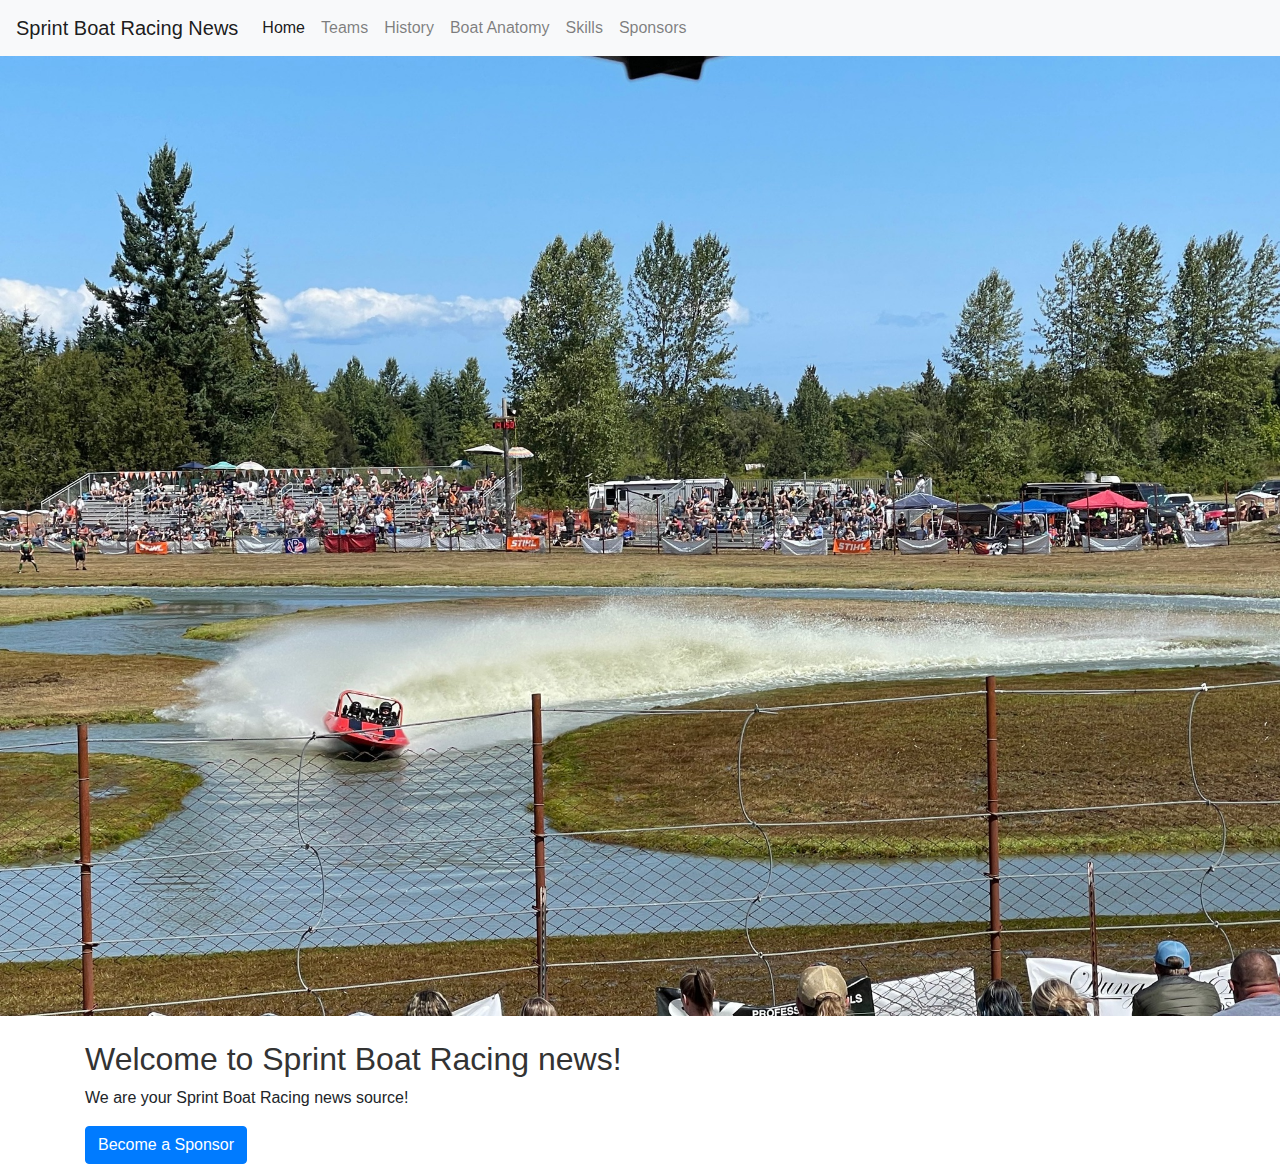
==== index.html @ db4cfd32 "first commit" ====
<!DOCTYPE html>
<html lang="en">
<head>
    <meta charset="UTF-8">
    <meta name="viewport" content="width=device-width, initial-scale=1.0">
    <title>SprintBoatRacingHub</title>
    <link rel="stylesheet" href="https://maxcdn.bootstrapcdn.com/bootstrap/4.5.2/css/bootstrap.min.css">
    <link rel="stylesheet" href="styles.css">
</head>
<body>

    <!-- Navigation -->
    <nav class="navbar navbar-expand-lg navbar-light bg-light">
        <a class="navbar-brand" href="#">Sprint Boat Racing News</a>
        <button class="navbar-toggler" type="button" data-toggle="collapse" data-target="#navbarNav" aria-controls="navbarNav" aria-expanded="false" aria-label="Toggle navigation">
            <span class="navbar-toggler-icon"></span>
        </button>
        <div class="collapse navbar-collapse" id="navbarNav">
            <ul class="navbar-nav">
                <li class="nav-item active">
                    <a class="nav-link" href="#">Home</a>
                </li>
                <li class="nav-item">
                    <a class="nav-link" href="#">Teams</a>
                </li>
                <li class="nav-item">
                    <a class="nav-link" href="#">History</a>
                </li>
                <li class="nav-item">
                    <a class="nav-link" href="#">Boat Anatomy</a>
                </li>
                <li class="nav-item">
                    <a class="nav-link" href="#">Skills</a>
                </li>
                <li class="nav-item">
                    <a class="nav-link" href="#">Sponsors</a>
                </li>
            </ul>
        </div>
    </nav>

    <!-- Banner Image -->
    <div class="banner">
        <img src="./images/sprintboat.jpg" alt="Sprint boats in action" class="img-fluid">
    </div>

    <!-- Introduction -->
    <div class="container mt-4">
        <h2>Welcome to Sprint Boat Racing news!</h2>
        <p>We are your Sprint Boat Racing news source!</p>
        <button class="btn btn-primary">Become a Sponsor</button>
    </div>

    <!-- Scripts -->
    <script src="https://ajax.googleapis.com/ajax/libs/jquery/3.5.1/jquery.min.js"></script>
    <script src="https://cdnjs.cloudflare.com/ajax/libs/popper.js/1.16.0/umd/popper.min.js"></script>
    <script src="https://maxcdn.bootstrapcdn.com/bootstrap/4.5.2/js/bootstrap.min.js"></script>
</body>
</html>
---- styles.css ----
.banner img {

    height: 50%;
    width: auto;
}

.container h2 {
    color: #333;
}

.btn-primary {
    background-color: #007BFF;
    border-color: #007BFF;
}
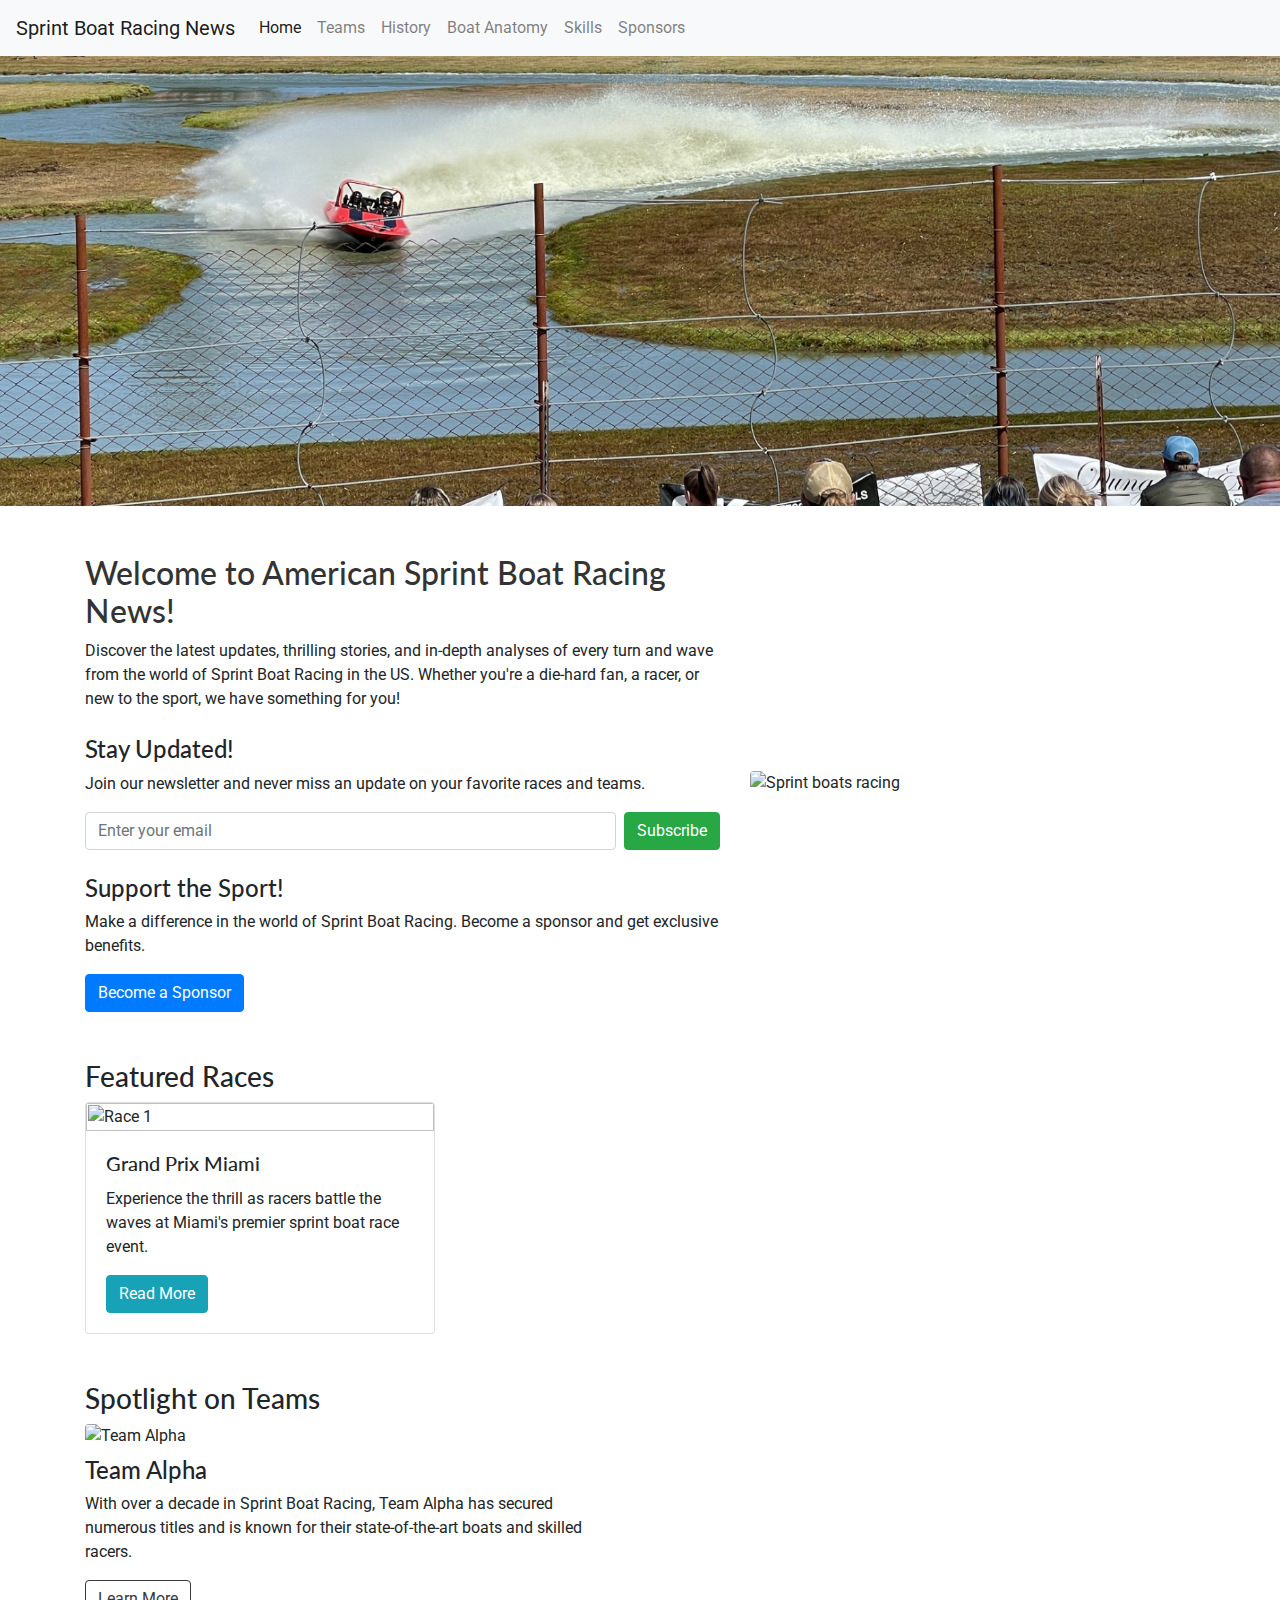
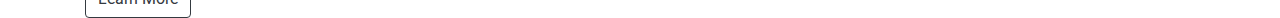
==== commit 67d6f51f: "updated header" ====
--- a/index.html
+++ b/index.html
@@ -1,12 +1,17 @@
-<!DOCTYPE html>
-<html lang="en">
 <head>
     <meta charset="UTF-8">
     <meta name="viewport" content="width=device-width, initial-scale=1.0">
     <title>SprintBoatRacingHub</title>
     <link rel="stylesheet" href="https://maxcdn.bootstrapcdn.com/bootstrap/4.5.2/css/bootstrap.min.css">
     <link rel="stylesheet" href="styles.css">
+    <script src="scripts.js"></script> <!-- this should be a script tag -->
+    <link rel="stylesheet" href="https://cdnjs.cloudflare.com/ajax/libs/font-awesome/5.15.3/css/all.min.css">
+
+    <!-- Google Fonts -->
+    <link href="https://fonts.googleapis.com/css2?family=Roboto:wght@400;700&family=Lato:wght@400;700&display=swap" rel="stylesheet">
 </head>
+
+
 <body>
 
     <!-- Navigation -->
@@ -39,17 +44,79 @@
         </div>
     </nav>
 
-    <!-- Banner Image -->
-    <div class="banner">
-        <img src="./images/sprintboat.jpg" alt="Sprint boats in action" class="img-fluid">
+    <!-- Banner Image Container -->
+    <div class="banner-container">
+        <div class="banner">
+            <img src="./images/sprintboat2.jpg.png" alt="Sprint boats in action" class="img-fluid">
+        </div>
     </div>
 
-    <!-- Introduction -->
-    <div class="container mt-4">
-        <h2>Welcome to Sprint Boat Racing news!</h2>
-        <p>We are your Sprint Boat Racing news source!</p>
-        <button class="btn btn-primary">Become a Sponsor</button>
+ <!-- Introduction -->
+<div class="container mt-5">
+    <div class="row align-items-center">
+        <div class="col-md-7">
+            <h2>Welcome to American Sprint Boat Racing News!</h2>
+            <p>Discover the latest updates, thrilling stories, and in-depth analyses of every turn and wave from the world of Sprint Boat Racing in the US. Whether you're a die-hard fan, a racer, or new to the sport, we have something for you!</p>
+            
+            <!-- Newsletter Signup -->
+            <div class="mt-4">
+                <h4>Stay Updated!</h4>
+                <p>Join our newsletter and never miss an update on your favorite races and teams.</p>
+                <form action="/subscribe" method="post" class="d-flex">
+                    <input type="email" name="email" placeholder="Enter your email" class="form-control mr-2">
+                    <button type="submit" class="btn btn-success">Subscribe</button>
+                </form>
+            </div>
+
+            <!-- Sponsorship Call-to-Action -->
+            <div class="mt-4">
+                <h4>Support the Sport!</h4>
+                <p>Make a difference in the world of Sprint Boat Racing. Become a sponsor and get exclusive benefits.</p>
+                <button class="btn btn-primary">Become a Sponsor</button>
+            </div>
+        </div>
+
+        <!-- Image -->
+        <div class="col-md-5">
+            <img src="./images/sprintboat-action.jpg" alt="Sprint boats racing" class="img-fluid rounded">
+        </div>
     </div>
+</div>
+
+<!-- Featured Races Section -->
+<div class="container mt-5">
+    <h3>Featured Races</h3>
+    <div class="row">
+        <div class="col-md-4">
+            <div class="card">
+                <img class="card-img-top" src="./images/race1.jpg" alt="Race 1">
+                <div class="card-body">
+                    <h5 class="card-title">Grand Prix Miami</h5>
+                    <p class="card-text">Experience the thrill as racers battle the waves at Miami's premier sprint boat race event.</p>
+                    <a href="#" class="btn btn-info">Read More</a>
+                </div>
+            </div>
+        </div>
+        <!-- Add other race cards as needed... -->
+    </div>
+</div>
+
+<!-- Teams Spotlight -->
+<div class="container mt-5">
+    <h3>Spotlight on Teams</h3>
+    <div class="row">
+        <div class="col-md-6">
+            <div class="team-spotlight">
+                <img src="./images/team1.jpg" alt="Team Alpha" class="img-fluid rounded mb-2">
+                <h4>Team Alpha</h4>
+                <p>With over a decade in Sprint Boat Racing, Team Alpha has secured numerous titles and is known for their state-of-the-art boats and skilled racers.</p>
+                <a href="#" class="btn btn-outline-dark">Learn More</a>
+            </div>
+        </div>
+        <!-- Add other team spotlights as needed... -->
+    </div>
+</div>
+
 
     <!-- Scripts -->
     <script src="https://ajax.googleapis.com/ajax/libs/jquery/3.5.1/jquery.min.js"></script>
--- a/styles.css
+++ b/styles.css
@@ -1,8 +1,16 @@
 .banner img {
+    height: 50%;
+    width: 100%;  /* Ensures the image takes up its full original width */
+}
 
-    height: 50%;
-    width: auto;
+body {
+    font-family: 'Roboto', sans-serif;
 }
+
+h1, h2, h3, h4, h5, h6 {
+    font-family: 'Lato', sans-serif;
+}
+
 
 .container h2 {
     color: #333;
@@ -12,3 +20,16 @@
     background-color: #007BFF;
     border-color: #007BFF;
 }
+
+.banner-container {
+    position: relative;  /* Set the position to relative so that the navbar can be positioned in relation to this container */
+}
+
+.overlay-navbar {
+    position: absolute;  /* Make the navbar position absolute to layer it over the banner */
+    top: 50%;            /* Position it at 50% from the top to align it with the middle of the banner */
+    left: 0;             /* Ensure it starts from the left edge of the container */
+    right: 0;            /* Ensure it stretches to the right edge of the container */
+    transform: translateY(-50%); /* This ensures the navbar itself is centered, not just its top edge */
+    z-index: 2;          /* Ensure the navbar stays on top of the image */
+}
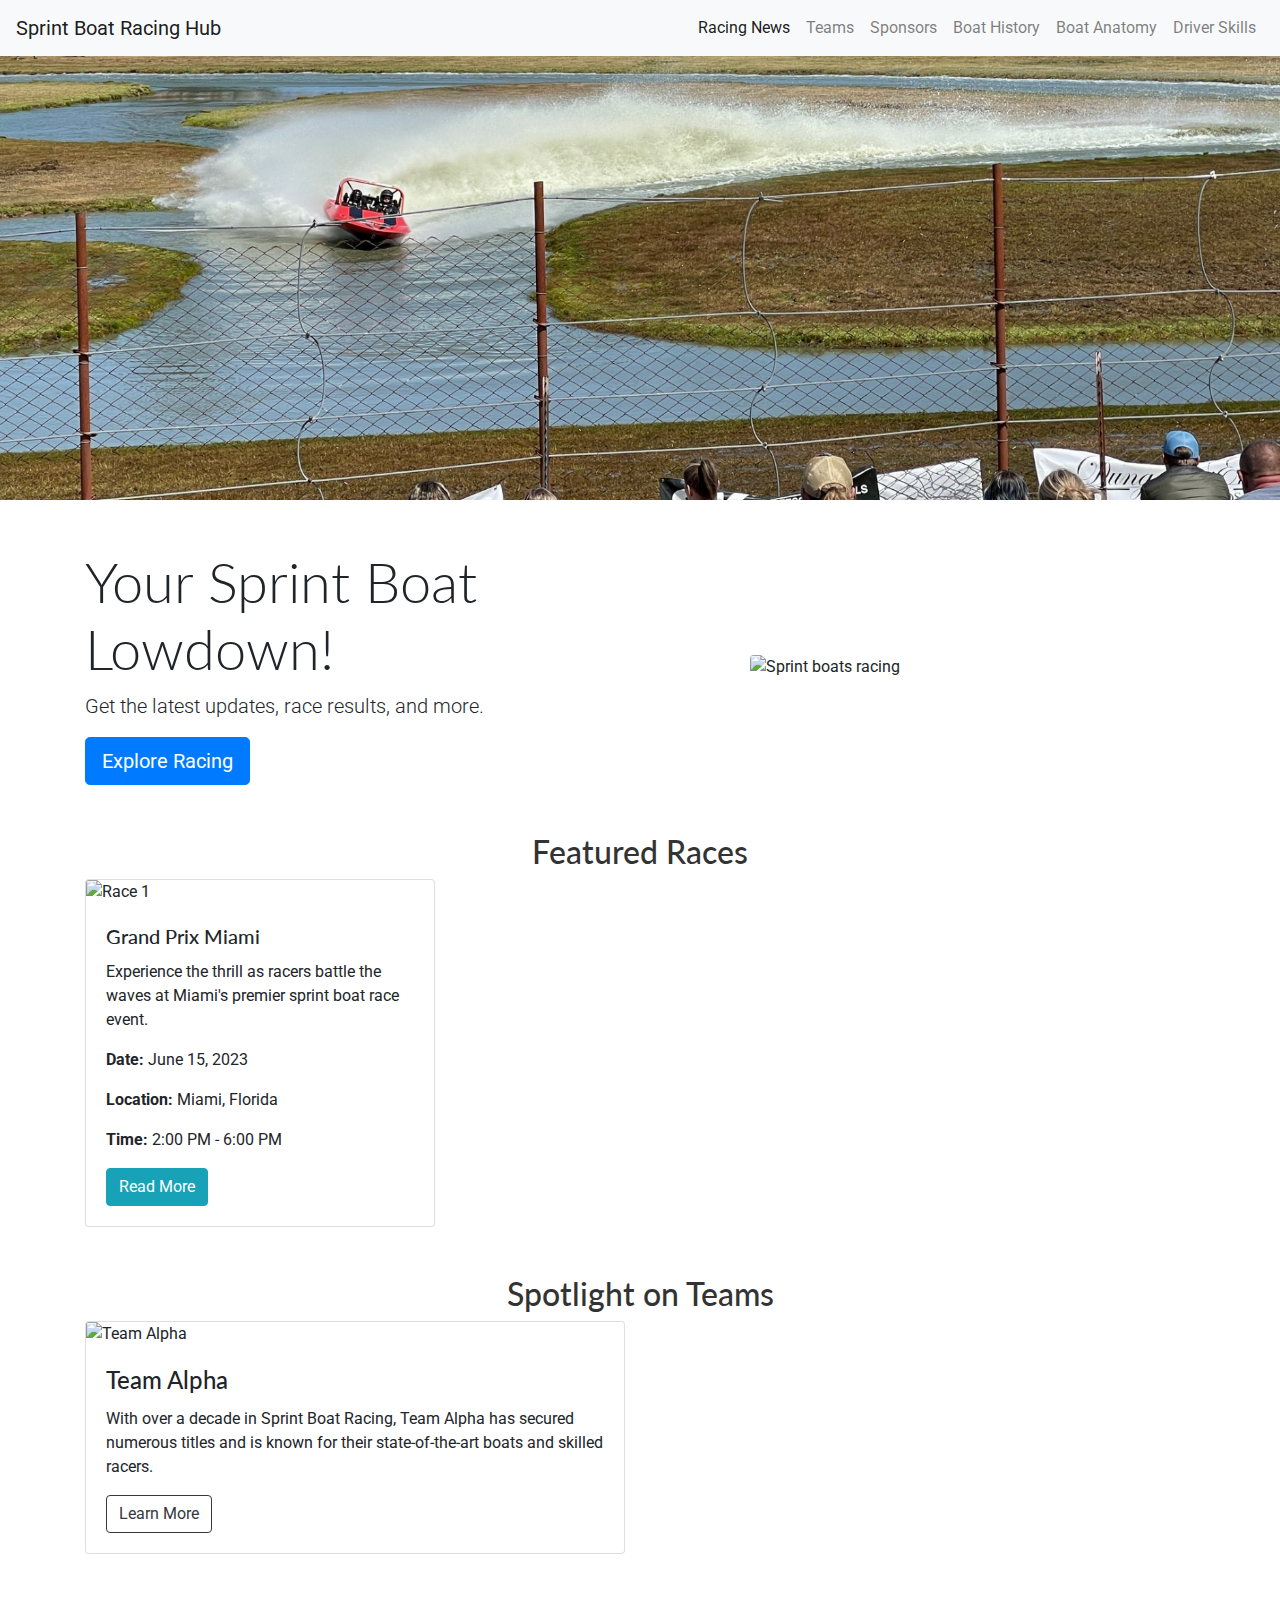
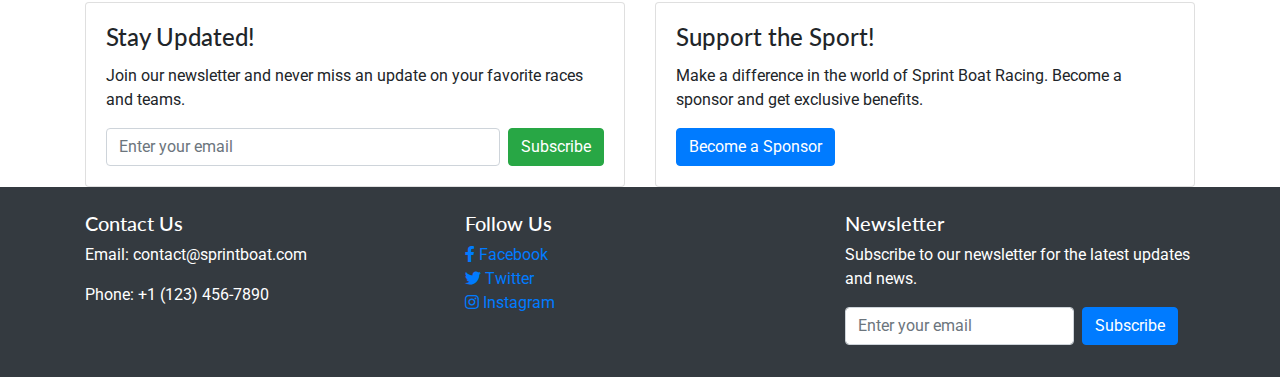
==== commit b6e6d047: "updated header" ====
--- a/index.html
+++ b/index.html
@@ -1,44 +1,42 @@
+<!DOCTYPE html>
+<html lang="en">
 <head>
     <meta charset="UTF-8">
     <meta name="viewport" content="width=device-width, initial-scale=1.0">
-    <title>SprintBoatRacingHub</title>
+    <title>Sprint Boat Racing Hub</title>
+    <!-- Add your modern CSS styles here -->
+    <link rel="stylesheet" href="styles.css">
+    <link rel="stylesheet" href="https://cdnjs.cloudflare.com/ajax/libs/font-awesome/5.15.3/css/all.min.css">
+    <link href="https://fonts.googleapis.com/css2?family=Roboto:wght@400;700&family=Lato:wght@400;700&display=swap" rel="stylesheet">
+    <!-- Bootstrap CSS -->
     <link rel="stylesheet" href="https://maxcdn.bootstrapcdn.com/bootstrap/4.5.2/css/bootstrap.min.css">
-    <link rel="stylesheet" href="styles.css">
-    <script src="scripts.js"></script> <!-- this should be a script tag -->
-    <link rel="stylesheet" href="https://cdnjs.cloudflare.com/ajax/libs/font-awesome/5.15.3/css/all.min.css">
-
-    <!-- Google Fonts -->
-    <link href="https://fonts.googleapis.com/css2?family=Roboto:wght@400;700&family=Lato:wght@400;700&display=swap" rel="stylesheet">
 </head>
-
-
 <body>
-
     <!-- Navigation -->
     <nav class="navbar navbar-expand-lg navbar-light bg-light">
-        <a class="navbar-brand" href="#">Sprint Boat Racing News</a>
+        <a class="navbar-brand" href="#">Sprint Boat Racing Hub</a>
         <button class="navbar-toggler" type="button" data-toggle="collapse" data-target="#navbarNav" aria-controls="navbarNav" aria-expanded="false" aria-label="Toggle navigation">
             <span class="navbar-toggler-icon"></span>
         </button>
         <div class="collapse navbar-collapse" id="navbarNav">
-            <ul class="navbar-nav">
+            <ul class="navbar-nav ml-auto">
                 <li class="nav-item active">
-                    <a class="nav-link" href="#">Home</a>
+                    <a class="nav-link" href="#">Racing News</a>
                 </li>
                 <li class="nav-item">
                     <a class="nav-link" href="#">Teams</a>
                 </li>
                 <li class="nav-item">
-                    <a class="nav-link" href="#">History</a>
+                    <a class="nav-link" href="#">Sponsors</a>
+                </li>
+                <li class="nav-item">
+                    <a class="nav-link" href="#">Boat History</a>
                 </li>
                 <li class="nav-item">
                     <a class="nav-link" href="#">Boat Anatomy</a>
                 </li>
                 <li class="nav-item">
-                    <a class="nav-link" href="#">Skills</a>
-                </li>
-                <li class="nav-item">
-                    <a class="nav-link" href="#">Sponsors</a>
+                    <a class="nav-link" href="#">Driver Skills</a>
                 </li>
             </ul>
         </div>
@@ -51,74 +49,121 @@
         </div>
     </div>
 
- <!-- Introduction -->
-<div class="container mt-5">
-    <div class="row align-items-center">
-        <div class="col-md-7">
-            <h2>Welcome to American Sprint Boat Racing News!</h2>
-            <p>Discover the latest updates, thrilling stories, and in-depth analyses of every turn and wave from the world of Sprint Boat Racing in the US. Whether you're a die-hard fan, a racer, or new to the sport, we have something for you!</p>
-            
-            <!-- Newsletter Signup -->
-            <div class="mt-4">
-                <h4>Stay Updated!</h4>
-                <p>Join our newsletter and never miss an update on your favorite races and teams.</p>
-                <form action="/subscribe" method="post" class="d-flex">
-                    <input type="email" name="email" placeholder="Enter your email" class="form-control mr-2">
-                    <button type="submit" class="btn btn-success">Subscribe</button>
-                </form>
+    <!-- Main Content Container -->
+    <div class="container mt-5">
+        <div class="row align-items-center">
+            <div class="col-md-7">
+                <h1 class="display-4">Your Sprint Boat Lowdown!</h1>
+                <p class="lead">Get the latest updates, race results, and more.</p>
+                <a href="#" class="btn btn-primary btn-lg">Explore Racing</a>
             </div>
-
-            <!-- Sponsorship Call-to-Action -->
-            <div class="mt-4">
-                <h4>Support the Sport!</h4>
-                <p>Make a difference in the world of Sprint Boat Racing. Become a sponsor and get exclusive benefits.</p>
-                <button class="btn btn-primary">Become a Sponsor</button>
+            <!-- Image -->
+            <div class="col-md-5">
+                <img src="./images/sprintboat-action.jpg" alt="Sprint boats racing" class="img-fluid rounded">
             </div>
         </div>
+    </div>
 
-        <!-- Image -->
-        <div class="col-md-5">
-            <img src="./images/sprintboat-action.jpg" alt="Sprint boats racing" class="img-fluid rounded">
+    <!-- Featured Races Section -->
+    <div class="container mt-5">
+        <h2 class="text-center">Featured Races</h2>
+        <div class="row">
+            <!-- Example race card -->
+            <div class="col-md-4">
+                <div class="card">
+                    <img class="card-img-top" src="./images/race1.jpg" alt="Race 1">
+                    <div class="card-body">
+                        <h5 class="card-title">Grand Prix Miami</h5>
+                        <p class="card-text">Experience the thrill as racers battle the waves at Miami's premier sprint boat race event.</p>
+                        <p class="card-text"><strong>Date:</strong> June 15, 2023</p>
+                        <p class="card-text"><strong>Location:</strong> Miami, Florida</p>
+                        <p class="card-text"><strong>Time:</strong> 2:00 PM - 6:00 PM</p>
+                        <a href="#" class="btn btn-info">Read More</a>
+                    </div>
+                </div>
+            </div>
+            <!-- Add other race cards as needed... -->
         </div>
     </div>
-</div>
 
-<!-- Featured Races Section -->
-<div class="container mt-5">
-    <h3>Featured Races</h3>
-    <div class="row">
-        <div class="col-md-4">
-            <div class="card">
-                <img class="card-img-top" src="./images/race1.jpg" alt="Race 1">
-                <div class="card-body">
-                    <h5 class="card-title">Grand Prix Miami</h5>
-                    <p class="card-text">Experience the thrill as racers battle the waves at Miami's premier sprint boat race event.</p>
-                    <a href="#" class="btn btn-info">Read More</a>
+    <!-- Spotlight on Teams -->
+    <div class="container mt-5">
+        <h2 class="text-center">Spotlight on Teams</h2>
+        <div class="row">
+            <!-- Team Alpha -->
+            <div class="col-md-6 team-card">
+                <div class="card">
+                    <img src="./images/team1.jpg" alt="Team Alpha" class="card-img-top">
+                    <div class="card-body">
+                        <h4 class="card-title">Team Alpha</h4>
+                        <p class="card-text">With over a decade in Sprint Boat Racing, Team Alpha has secured numerous titles and is known for their state-of-the-art boats and skilled racers.</p>
+                        <a href="#" class="btn btn-outline-dark">Learn More</a>
+                    </div>
+                </div>
+            </div>
+            <!-- Add other team spotlights as needed... -->
+        </div>
+    </div>
+
+    <!-- Sprint Boat  -->
+
+    <!-- Newsletter Signup and Sponsorship Call-to-Action -->
+    <div class="container mt-5">
+        <div class="row">
+            <div class="col-md-6">
+                <div class="card">
+                    <div class="card-body">
+                        <h4 class="card-title">Stay Updated!</h4>
+                        <p class="card-text">Join our newsletter and never miss an update on your favorite races and teams.</p>
+                        <form action="/subscribe" method="post" class="d-flex">
+                            <input type="email" name="email" placeholder="Enter your email" class="form-control mr-2">
+                            <button type="submit" class="btn btn-success">Subscribe</button>
+                        </form>
+                    </div>
+                </div>
+            </div>
+            <div class="col-md-6">
+                <div class="card">
+                    <div class="card-body">
+                        <h4 class="card-title">Support the Sport!</h4>
+                        <p class="card-text">Make a difference in the world of Sprint Boat Racing. Become a sponsor and get exclusive benefits.</p>
+                        <button class="btn btn-primary">Become a Sponsor</button>
+                    </div>
                 </div>
             </div>
         </div>
-        <!-- Add other race cards as needed... -->
     </div>
-</div>
 
-<!-- Teams Spotlight -->
-<div class="container mt-5">
-    <h3>Spotlight on Teams</h3>
-    <div class="row">
-        <div class="col-md-6">
-            <div class="team-spotlight">
-                <img src="./images/team1.jpg" alt="Team Alpha" class="img-fluid rounded mb-2">
-                <h4>Team Alpha</h4>
-                <p>With over a decade in Sprint Boat Racing, Team Alpha has secured numerous titles and is known for their state-of-the-art boats and skilled racers.</p>
-                <a href="#" class="btn btn-outline-dark">Learn More</a>
+    <!-- Footer -->
+    <footer class="bg-dark text-white">
+        <div class="container py-4">
+            <div class="row">
+                <div class="col-md-4">
+                    <h5>Contact Us</h5>
+                    <p>Email: contact@sprintboat.com</p>
+                    <p>Phone: +1 (123) 456-7890</p>
+                </div>
+                <div class="col-md-4">
+                    <h5>Follow Us</h5>
+                    <ul class="list-unstyled">
+                        <li><a href="#"><i class="fab fa-facebook-f"></i> Facebook</a></li>
+                        <li><a href="#"><i class="fab fa-twitter"></i> Twitter</a></li>
+                        <li><a href="#"><i class="fab fa-instagram"></i> Instagram</a></li>
+                    </ul>
+                </div>
+                <div class="col-md-4">
+                    <h5>Newsletter</h5>
+                    <p>Subscribe to our newsletter for the latest updates and news.</p>
+                    <form class="form-inline">
+                        <input type="email" class="form-control mb-2 mr-sm-2" placeholder="Enter your email">
+                        <button type="submit" class="btn btn-primary mb-2">Subscribe</button>
+                    </form>
+                </div>
             </div>
         </div>
-        <!-- Add other team spotlights as needed... -->
-    </div>
-</div>
+    </footer>
 
-
-    <!-- Scripts -->
+    <!-- Bootstrap JS and jQuery -->
     <script src="https://ajax.googleapis.com/ajax/libs/jquery/3.5.1/jquery.min.js"></script>
     <script src="https://cdnjs.cloudflare.com/ajax/libs/popper.js/1.16.0/umd/popper.min.js"></script>
     <script src="https://maxcdn.bootstrapcdn.com/bootstrap/4.5.2/js/bootstrap.min.js"></script>
